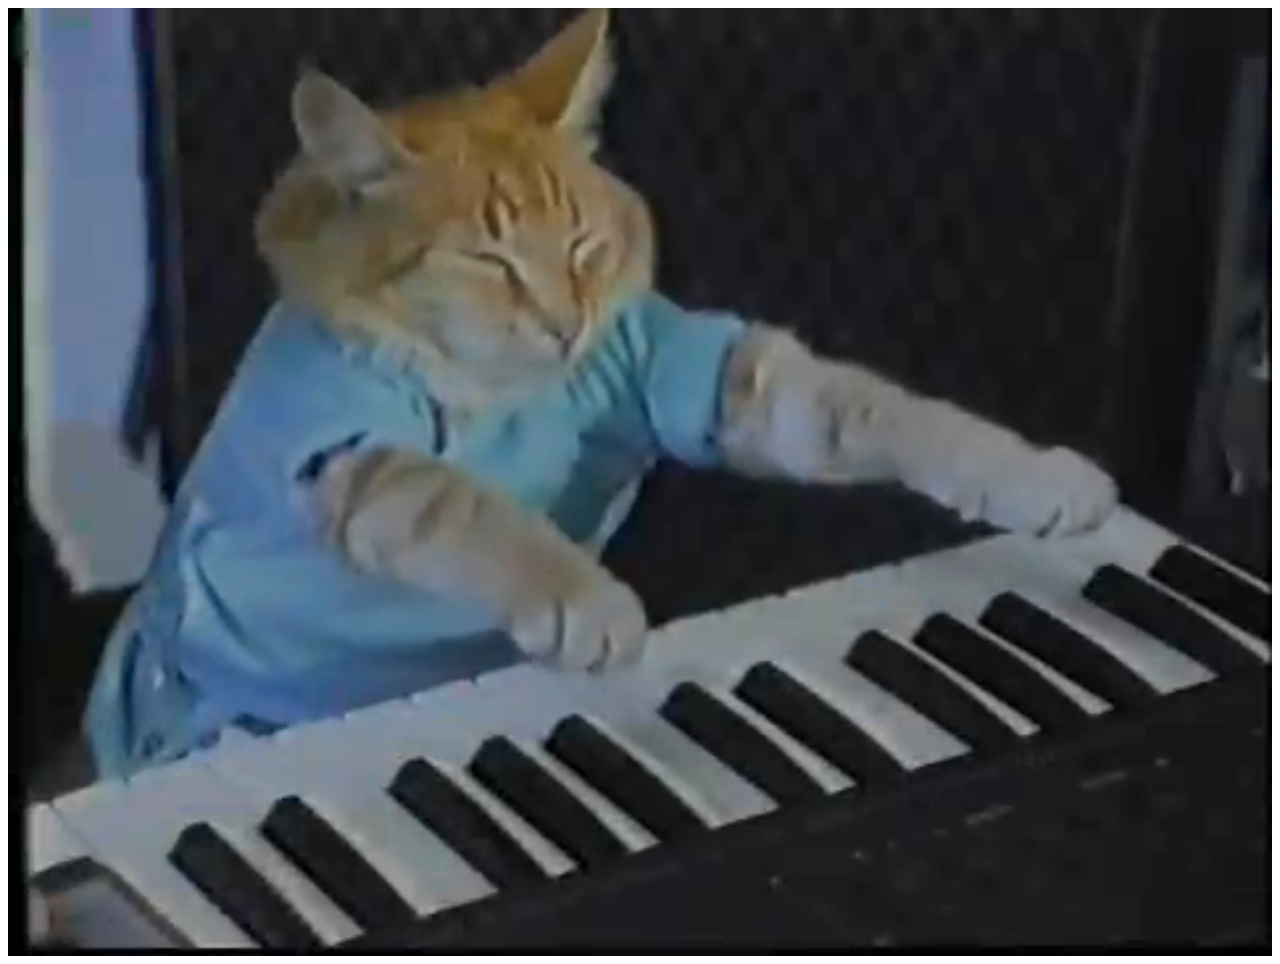
==== cat.html @ 2c936176 "sef" ====
<!doctype html>
<html lang="en">
    <head>
        <meta charset="utf-8">
        <meta name="viewport" content="width=device-width, initial-scale=1">

        <meta name="description" content="">
        <meta name="author" content="">

        <title>Frog Juice Studio</title>
        <link rel="icon" type="image/png" href="images/favicon.png">

        <!-- CSS FILES -->                
        <link rel="preconnect" href="https://fonts.googleapis.com">
        
        <link rel="preconnect" href="https://fonts.gstatic.com" crossorigin>

        <link href="https://fonts.googleapis.com/css2?family=Plus+Jakarta+Sans:ital,wght@0,200;0,400;0,600;0,700;1,200;1,700&display=swap" rel="stylesheet">
            
        <link href="css/bootstrap.min.css" rel="stylesheet">

        <link href="css/bootstrap-icons.css" rel="stylesheet">

        <link href="css/vegas.min.css" rel="stylesheet">

        <link href="css/tooplate-barista.css" rel="stylesheet">

    </head>

<!-- BODY  -->

    <body>                
        <main>
            
            <video class="team-block-image img-fluid" autoplay="" muted="false" poster="">
                <source src="videos/keyboard-cat.mp4" type="video/mp4">
                Your browser does not support the video tag.
            </video>

        </main>

        <!-- JAVASCRIPT FILES -->
        <script src="js/jquery.min.js"></script>
        <script src="js/bootstrap.min.js"></script>
        <script src="js/jquery.sticky.js"></script>
        <script src="js/click-scroll.js"></script>
        <script src="js/vegas.min.js"></script>
        <script src="js/custom.js"></script>

    </body>
</html>
---- css/tooplate-barista.css ----
/*

Tooplate 2137 Barista

https://www.tooplate.com/view/2137-barista-cafe

*/

/*---------------------------------------
  CUSTOM PROPERTIES ( VARIABLES )             
-----------------------------------------*/
:root {
  --white-color:                  #ffffff;
  /* --primary-color:                #23987f; */
  --primary-color:                #ff2f4f;
  --secondary-color:              #ff427ebe;
  --section-bg-color:             #030303;
  --custom-btn-bg-color:          #BC6C25;
  --custom-btn-bg-hover-color:    #DDA15E;
  --dark-color:                   #000000;
  --p-color:                      #717275;
  --border-color:                 #7fffd4;
  --link-hover-color:             #E76F51;

  --game-gradient-color:          #ff427ebe;


  --body-font-family:             'Plus Jakarta Sans', sans-serif;

  --h1-font-size:                 68px;
  --h2-font-size:                 46px;
  --h3-font-size:                 32px;
  --h4-font-size:                 28px;
  --h5-font-size:                 24px;
  --h6-font-size:                 22px;
  --p-font-size:                  20px;
  --btn-font-size:                16px;
  --form-btn-font-size:           18px;
  --menu-font-size:               16px;

  --border-radius-large:          100px;
  --border-radius-medium:         10px;
  --border-radius-small:          5px;

  --font-weight-thin:             200;
  --font-weight-light:            300;
  --font-weight-normal:           400;
  --font-weight-bold:             700;
}

/* :root {
  --white-color:                  #ffffff;
  --primary-color:                #BC6C25;
  --secondary-color:              #DDA15E;
  --section-bg-color:             #b78752;
  --custom-btn-bg-color:          #BC6C25;
  --custom-btn-bg-hover-color:    #DDA15E;
  --dark-color:                   #000000;
  --p-color:                      #717275;
  --border-color:                 #7fffd4;
  --link-hover-color:             #E76F51;

  --body-font-family:             'Plus Jakarta Sans', sans-serif;

  --h1-font-size:                 68px;
  --h2-font-size:                 46px;
  --h3-font-size:                 32px;
  --h4-font-size:                 28px;
  --h5-font-size:                 24px;
  --h6-font-size:                 22px;
  --p-font-size:                  20px;
  --btn-font-size:                16px;
  --form-btn-font-size:           18px;
  --menu-font-size:               16px;

  --border-radius-large:          100px;
  --border-radius-medium:         10px;
  --border-radius-small:          5px;

  --font-weight-thin:             200;
  --font-weight-light:            300;
  --font-weight-normal:           400;
  --font-weight-bold:             700;
} */

body {
  background-color: var(--white-color);
  font-family: var(--body-font-family); 
}


/*---------------------------------------
  TYPOGRAPHY               
-----------------------------------------*/

h2,
h3,
h4,
h5,
h6 {
  color: var(--dark-color);
}

h1,
h2,
h3,
h4,
h5,
h6 {
  font-weight: var(--font-weight-bold);
}

h1 {
  font-size: var(--h1-font-size);
}

h2 {
  font-size: var(--h2-font-size);
}

h3 {
  font-size: var(--h3-font-size);
}

h4 {
  font-size: var(--h4-font-size);
}

h5 {
  font-size: var(--h5-font-size);
}

h6 {
  font-size: var(--h6-font-size);
}

p {
  color: var(--p-color);
  font-size: var(--p-font-size);
  font-weight: var(--font-weight-light);
}

ul li {
  color: var(--p-color);
  font-size: var(--p-font-size);
  font-weight: var(--font-weight-light);
}

a, 
button {
  touch-action: manipulation;
  transition: all 0.3s;
}

a {
  display: inline-block;
  color: var(--primary-color);
  text-decoration: none;
}

a:hover {
  color: var(--link-hover-color);
}

b,
strong {
  font-weight: var(--font-weight-bold);
}


/*---------------------------------------
  SECTION               
-----------------------------------------*/
.section-padding {
  padding-top: 100px;
  padding-bottom: 100px;
}

.section-bg {
  background-color: var(--section-bg-color);
}

.section-overlay {
  background-color: var(--dark-color);
  position: absolute;
  z-index: 9;
  top: 0;
  left: 0;
  pointer-events: none;
  width: 100%;
  height: 100%;
  opacity: 0.65;
}

.section-overlay + .container {
  position: relative;
  z-index: 22;
}

.back-top-icon {
  font-size: var(--h2-font-size);
}


/*---------------------------------------
  TIMELINE               
-----------------------------------------*/
.timeline {
  position: relative;
  max-width: 1200px;
  margin: 0 auto;
}

.timeline::after {
  content: '';
  position: absolute;
  width: 5px;
  background-color: var(--white-color);
  top: 0;
  bottom: 0;
  left: 50%;
  margin-left: -3px;
}

.timeline-container {
  padding: 10px 40px;
  padding-top: 0;
  position: relative;
  background-color: inherit;
  width: 50%;
}

.timeline-container::after {
  content: '';
  position: absolute;
  width: 25px;
  height: 25px;
  right: -12px;
  background-color: var(--white-color);
  border: 5px solid #7c5c52;
  top: 15px;
  border-radius: 50%;
  z-index: 1;
}

.timeline-container-left {
  left: 0;
}

.timeline-container-right {
  left: 50%;
}

.timeline-container-left::before {
  content: " ";
  height: 0;
  position: absolute;
  top: 9px;
  width: 0;
  z-index: 1;
  right: 25px;
  border: medium solid white;
  border-width: 20px 0 20px 20px;
  border-color: transparent transparent transparent white;
}

.timeline-container-right::before {
  content: " ";
  height: 0;
  position: absolute;
  top: 9px;
  width: 0;
  z-index: 1;
  left: 25px;
  border: medium solid white;
  border-width: 20px 20px 20px 0;
  border-color: transparent white transparent transparent;
}

.timeline-container-right::after {
  left: -13px;
}

.timeline-content {
  padding: 5px;
  background-color: var(--white-color);
  position: relative;
  border-radius: var(--border-radius-medium);
}

@media screen and (max-width: 991px) {
  .timeline::after {
    left: 31px;
  }

  .timeline-container {
    width: 100%;
    padding-left: 70px;
    padding-right: 25px;
  }

  .timeline-container::before {
    left: 58px;
    border: medium solid white;
    border-width: 20px 20px 20px 0;
    border-color: transparent white transparent transparent;
  }

  .timeline-container-left::after, .timeline-container-right::after {
    left: 6px;
  }

  .timeline-container-right {
    left: 0%;
  }
}


/*---------------------------------------
  CUSTOM BUTTON               
-----------------------------------------*/
.custom-btn {
  background: var(--custom-btn-bg-color);
  border: 2px solid transparent;
  border-radius: var(--border-radius-large);
  color: var(--white-color);
  font-size: var(--btn-font-size);
  font-weight: var(--font-weight-bold);
  line-height: normal;
  transition: all 0.3s;
  padding: 12px 28px;
}

.custom-btn:hover {
  background: var(--custom-btn-bg-hover-color);
  color: var(--white-color);
}

.custom-border-btn {
  background: transparent;
  border: 2px solid var(--white-color);
  color: var(--white-color);
}

.custom-border-btn:hover {
  background: var(--white-color);
  color: var(--secondary-color);
}

.custom-btn-bg-white {
  border-color: var(--white-color);
  color: var(--white-color);
}

.custom-btn-italic {
  font-style: italic;
}


/*---------------------------------------
  NAVIGATION BAR & OFFCANVAS              
-----------------------------------------*/
.sticky-wrapper {
  position: absolute;
  z-index: 999999;
  top: 0;
  right: 0;
  left: 0;
}

/* .sticky-wrapper.is-sticky .container {
  background: rgba(0, 0, 0, 0.65);
  border-radius: var(--border-radius-medium);
  padding: 15px 30px;
} */

.navbar {
  background: transparent;
  z-index: 999999;
  padding-top: 0px;
  padding-bottom: 30px;
}

.navbar .container {
  background: rgba(255, 255, 255, 0.06);
  border-radius: var(--border-radius-medium);
  border-top-left-radius: 0;
  border-top-right-radius: 0;
  padding: 2px 30px;
}

.navbar-brand,
.navbar-brand:hover {
  font-size: var(--h4-font-size);
  font-weight: var(--font-weight-bold);
  display: block;
  color: var(--white-color);
}

.navbar .navbar-brand-image {
  filter: brightness(0) invert(1);
}

.navbar-brand-image {
  width: 48px;
  height: auto;
  margin-right: 10px;
}

.navbar .custom-btn {
  padding: 10px 20px;
}

.navbar-expand-lg .navbar-nav .nav-link {
  border-radius: var(--border-radius-large);
  margin: 10px;
  padding: 10px;
}

.navbar-nav .nav-link {
  display: inline-block;
  color: var(--white-color);
  font-size: var(--menu-font-size);
  font-weight: var(--font-weight-bold);
  padding-top: 15px;
  padding-bottom: 15px;
}

.navbar-nav .nav-link.active, 
.navbar-nav .nav-link:hover {
  color: var(--secondary-color);
}

.navbar .dropdown-menu {
  background: var(--white-color);
  box-shadow: 0 1rem 3rem rgba(0,0,0,.175);
  border: 0;
  display: inherit;
  opacity: 0;
  min-width: 9rem;
  margin-top: 20px;
  padding: 13px 0 10px 0;
  transition: all 0.3s;
  pointer-events: none;
}

.navbar .dropdown-menu::before {
  content: "";
  width: 0;
  height: 0;
  border-left: 20px solid transparent;
  border-right: 20px solid transparent;
  border-bottom: 15px solid var(--white-color);
  position: absolute;
  top: -10px;
  left: 10px;
}

.navbar .dropdown-item {
  display: inline-block;
  color: var(--p-color);
  font-size: var(--menu-font-size);
  font-weight: var(--font-weight-medium);
  position: relative;
}

.navbar .dropdown-item.active, 
.navbar .dropdown-item:active,
.navbar .dropdown-item:focus, 
.navbar .dropdown-item:hover {
  background: transparent;
  color: var(--link-hover-color);
}

.navbar .dropdown-toggle::after {
  content: "\f282";
  display: inline-block;
  font-family: bootstrap-icons !important;
  font-size: var(--menu-font-size);
  font-style: normal;
  font-weight: normal !important;
  font-variant: normal;
  text-transform: none;
  line-height: 1;
  vertical-align: -.125em;
  -webkit-font-smoothing: antialiased;
  -moz-osx-font-smoothing: grayscale;
  position: relative;
  left: 2px;
  border: 0;
}

@media screen and (min-width: 992px) {
  .navbar .dropdown:hover .dropdown-menu {
    opacity: 1;
    margin-top: 0;
    pointer-events: auto;
  }
}

.navbar-toggler {
  border: 0;
  padding: 0;
  cursor: pointer;
  margin: 0;
  width: 30px;
  height: 35px;
  outline: none;
}

.navbar-toggler:focus {
  outline: none;
  box-shadow: none;
}

.navbar-toggler[aria-expanded="true"] .navbar-toggler-icon {
  background: transparent;
}

.navbar-toggler[aria-expanded="true"] .navbar-toggler-icon:before,
.navbar-toggler[aria-expanded="true"] .navbar-toggler-icon:after {
  transition: top 300ms 50ms ease, -webkit-transform 300ms 350ms ease;
  transition: top 300ms 50ms ease, transform 300ms 350ms ease;
  transition: top 300ms 50ms ease, transform 300ms 350ms ease, -webkit-transform 300ms 350ms ease;
  top: 0;
}

.navbar-toggler[aria-expanded="true"] .navbar-toggler-icon:before {
  transform: rotate(45deg);
}

.navbar-toggler[aria-expanded="true"] .navbar-toggler-icon:after {
  transform: rotate(-45deg);
}

.navbar-toggler .navbar-toggler-icon {
  background: var(--white-color);
  transition: background 10ms 300ms ease;
  display: block;
  width: 30px;
  height: 2px;
  position: relative;
}

.navbar-toggler .navbar-toggler-icon:before,
.navbar-toggler .navbar-toggler-icon:after {
  transition: top 300ms 350ms ease, -webkit-transform 300ms 50ms ease;
  transition: top 300ms 350ms ease, transform 300ms 50ms ease;
  transition: top 300ms 350ms ease, transform 300ms 50ms ease, -webkit-transform 300ms 50ms ease;
  position: absolute;
  right: 0;
  left: 0;
  background: var(--white-color);
  width: 30px;
  height: 2px;
  content: '';
}

.navbar-toggler .navbar-toggler-icon::before {
  top: -8px;
}

.navbar-toggler .navbar-toggler-icon::after {
  top: 8px;
}


/*---------------------------------------
  HERO        
-----------------------------------------*/
.hero-section {
  background-color: var(--dark-color);
  position: relative;
  overflow: hidden;
  min-height: 100vh;
  text-align: center;
}

/* .hero-section::after {
  background-color: rgba(0, 0, 0, 0.65);
  border-radius: var(--border-radius-medium);
  content: "";
  position: absolute;
  top: 55%;
  left: 50%;
  transform: translate(-55%, -50%) rotate(45deg);
  width: 250px;
  height: 350px;
  pointer-events: none;
} */

@media screen and (min-width: 991px) {
  .hero-section {
    height: 100vh;
  }
}

.hero-section h1 {
  color: var(--white-color);
}

.small-text {
  color: var(--secondary-color);
}

.hero-section .custom-border-btn {
  border-color: transparent;
}

.hero-section .container {
  position: relative;
  z-index: 9;
}

.trailer {
  object-fit:none;
  width: 100%;
  height: 100%;
  position: absolute !important;
}

.trailer-gradient {
  background-image:
    linear-gradient(to top, rgba(255, 255, 255, 0) 85%, var(--section-bg-color)),
    linear-gradient(to bottom, rgba(255, 255, 255, 0) 85%, var(--section-bg-color)),
    linear-gradient(to left, rgba(255, 255, 255, 0) 90%, var(--section-bg-color)),
    linear-gradient(to right, rgba(255, 255, 255, 0) 90%, var(--section-bg-color));
  object-fit:none;
  width: 101%;
  height: 101%;
  position: absolute !important;
}

.wishlist {
  backdrop-filter: blur(4px) saturate(3);
  /* border-style: solid 20px;
  border-color: #001eff; */
  border-radius: var(--border-radius-medium);
  object-fit:contain;
  width: 76vw;
  max-width: 500px;
}

.linear-wipe {
  mask: linear-gradient(-86deg, #1eff00 44%, rgba(140, 255, 0, 0.225), #ffee00 55%) right/360%;
  animation: shimmer 4s infinite;
}

@keyframes shimmer {
  100% {
    mask-position: left
  }
}

.wishlist:hover{
  transform: scale(1.1);
}

.opening-hours-list {
  margin: 0;
  padding: 0;
}

.opening-hours-list li {
  color: rgba(255, 255, 255, 0.75);
  font-size: var(--btn-font-size);
  font-weight: var(--font-weight-normal);
  margin-bottom: 10px;
}

.opening-hours-list li .underline {
  background-color: rgba(255, 255, 255, 0.75);
  width: 35%;
  height: 1px;
  margin: auto 15px 0 15px;
}


/*---------------------------------------
  ABOUT              
-----------------------------------------*/
.about-section {
  background-color: var(--secondary-color);
  position: relative;
}

.about-section .ratio {
  border-radius: var(--border-radius-medium);
}

.custom-video {
  border-radius: var(--border-radius-medium);
  width: 100%;
  height: 100%;
  object-fit: cover;
}

.about-image-wrap {
  border-radius: var(--border-radius-medium);
  position: relative;
  overflow: hidden;
}

.about-video-info {
  background-image: linear-gradient(to bottom, rgba(0, 0, 0, 0.35), rgba(188, 108, 37, 1));
  border-radius: var(--border-radius-medium);
  bottom: 0;
  height: auto;
  padding: 40px;
}

.about-video-info h4 {
  color: var(--white-color);
}

.about-section h6 {
  color: var(--secondary-color);
}

.team-block-wrap {
  background-color: var(--secondary-color);
  border-radius: var(--border-radius-medium);
  position: relative;
  overflow: hidden;
  max-height: 450px;
  cursor: pointer;
}

.team-block-wrap:hover .team-block-image {
  transform: scale(1.2);
}

.team-block-image-wrap {
  width: 100%;
}

.team-block-image {
  display: block;
  object-fit: cover;
  width: 100%;
  height: 100%;
  transition: all 0.3s;
}

.team-block-info {
  background-image:
    linear-gradient(to top, rgba(255, 255, 255, 0) 85%, var(--section-bg-color)),
    linear-gradient(to bottom, rgba(255, 255, 255, 0) 85%, var(--section-bg-color)),
    linear-gradient(to left, rgba(255, 255, 255, 0) 60%, var(--section-bg-color)),
    linear-gradient(to right, rgba(255, 255, 255, 0) 60%, var(--section-bg-color));
  position: absolute;
  z-index: 2;
  top: 0;
  right: 0;
  bottom: 0;
  left: 0;
  padding: 30px;
}

.team-block-info .badge {
  margin: auto;
  top: 2px;
  bottom: 0;
}


/*---------------------------------------
  OUR MENU              
-----------------------------------------*/
.menu-section {
  background-image: url('../images/happy-waitress-giving-coffee-customers-while-serving-them-coffee-shop.jpg');
  background-repeat: no-repeat;
  background-size: cover;
}

.menu-block-wrap {
  background: rgba(0, 0, 0, 0.65);
  border-radius: var(--border-radius-medium);
  padding: 45px;
}

.menu-block .border-top {
  border-top-color: rgba(255, 255, 255, 0.35) !important;
}

.menu-block h6 {
  color: var(--white-color);
}

.menu-block small {
  color: rgba(255, 255, 255, 0.35);
}

.menu-block strong {
  color: var(--secondary-color);
}

.menu-block-image {
  border-radius: 100%;
  width: 350px;
  height: 350px;
  object-fit: cover;
  display: block;
  margin: auto;
  cursor: pointer;
}

.badge {
  background-color: var(--primary-color);
  font-size: 12px;
  position: relative;
  bottom: 4px;
  padding-bottom: 6px;
}

.badge::before {
  content: "";
  position: absolute;
  top: 0;
  bottom: 0;
  left: -5px;
  border-top: 10px solid transparent;
  border-bottom: 10px solid transparent;
  border-right: 10px solid var(--primary-color);
}


/*---------------------------------------
  REVIEWS              
-----------------------------------------*/
.reviews-section {
  background-color: #7c5c52;
}

.reviews-block {
  background-color: var(--section-bg-color);
  border-radius: var(--border-radius-medium);
  position: relative;
  overflow: hidden;
}

.reviews-block .border-top {
  border-top-color: rgba(255, 255, 255, 0.35) !important;
}

.reviews-block-image-wrap {
  background-image: url('../images/mid-section-waitress-wiping-espresso-machine-with-napkin-cafa-c.jpg');
  background-repeat: no-repeat;
  background-size: cover;
  background-position: center;
  padding: 30px;
}

.reviews-block-image {
  border-radius: var(--border-radius-large);
  width: 65px;
  height: 65px;
  object-fit: cover;
  margin-right: 10px;
}

.reviews-block-info {
  padding: 20px 30px;
}

.reviews-block-info p {
  font-size: var(--btn-font-size);
  font-style: italic;
  color: rgba(255, 255, 255, 0.75);
}

.reviews-group i {
  color: var(--white-color);
}


/*---------------------------------------
  BOOKING SECTION              
-----------------------------------------*/
.booking-section {
  background-image: url('../images/young-female-barista-wear-face-mask-serving-take-away-hot-coffee-paper-cup-consumer-cafe.jpg');
  background-repeat: no-repeat;
  background-position: center;
  background-size: cover;
  position: relative;
}

.booking-form-wrap {
  background-color: rgba(0, 0, 0, 0.65);
  border-radius: var(--border-radius-medium);
  position: relative;
  overflow: hidden;
  margin-top: 100px;
}

.booking-form {
  padding: 55px 65px;
}

.booking-form-image-wrap {
  position: relative;
  height: 100%;
}

.booking-form-image {
  width: 100%;
  height: 100%;
  object-fit: cover;
}

.booking-form-text span {
  color: var(--white-color);
  font-size: var(--btn-font-size);
}

.reservation-page .custom-border-btn {
  border-color: var(--secondary-color);
  color: var(--secondary-color);
}

.reservation-page .custom-border-btn:hover {
  border-color: transparent;
}


/*---------------------------------------
  CONTACT               
-----------------------------------------*/
.contact-section {
  background-image: linear-gradient(to bottom, rgba(0, 0, 0, 0.45), rgba(188, 108, 37, 1)), url('../images/young-female-barista-wear-face-mask-serving-take-away-hot-coffee-paper-cup-consumer-cafe.jpg');
  background-repeat: no-repeat;
  background-position: center;
  background-size: cover;
}

.google-map {
  border-radius: var(--border-radius-medium);
  filter: grayscale(100);
}

.contact-block-wrap {
  background: var(--primary-color);
  border-radius: var(--border-radius-medium);
  padding: 0;
  min-height: 200px;
}

.contact-block {
  background: var(--secondary-color);
  border-radius: var(--border-radius-medium);
  transform: rotate(8deg);
  height: 100%;
  padding: 20px 40px;
}

.contact-block h6 {
  transform: rotate(-8deg);
}

.contact-block .custom-icon {
  background: var(--primary-color);
  border-radius: var(--border-radius-large);
  display: block;
  width: 50px;
  height: 50px;
  line-height: 50px;
  text-align: center;
  position: relative;
}

.contact-block strong {
  display: block;
  color: var(--white-color);
  text-transform: uppercase;
  margin-top: 20px;
  margin-bottom: 10px;
}


/*---------------------------------------
  CUSTOM FORM               
-----------------------------------------*/
.custom-form .form-control {
  color: var(--p-color);
  border-radius: var(--border-radius-small);
  margin-bottom: 30px;
  padding-top: 13px;
  padding-bottom: 13px;
  box-shadow: none;
  outline: none;
  transition: all 0.3s;
}

.custom-form .form-control:hover,
.custom-form .form-control:focus {
  background: var(--primary-color);
  border-color: transparent;
}

.custom-form .form-label {
  color: var(--white-color);
  font-style: italic;
  margin-bottom: 15px;
}

.custom-form button[type="submit"] {
  background: var(--custom-btn-bg-color);
  border: none;
  border-radius: var(--border-radius-large);
  color: var(--white-color);
  font-size: var(--form-btn-font-size);
  font-weight: var(--font-weight-bold);
  transition: all 0.3s;
  margin-bottom: 0;
}

.custom-form button[type="submit"]:hover,
.custom-form button[type="submit"]:focus {
  background: var(--white-color);
  border-color: transparent;
  color: var(--primary-color);
}

.contact-form .form-control,
.booking-form .form-control {
  background-color: transparent;
  border-color: rgba(255, 255, 255, 0.25);
}

.booking-form .form-control {
  color: var(--white-color);
}

.custom-form input::-webkit-input-placeholder,
.custom-form textarea::-webkit-input-placeholder {
   color: var(--white-color);
}

.booking-form input:-moz-placeholder,
.booking-form textarea:-moz-placeholder {
  color: var(--white-color);
}


/*---------------------------------------
  SITE FOOTER              
-----------------------------------------*/
.site-footer {
  background-color: var(--primary-color);
  /* padding-top: 100px; */
  /* padding-bottom: 100px; */
  /* padding-bottom: 100vh; */
  padding-bottom: 30px;
}

.site-footer strong {
  color: var(--white-color);
}

.site-footer p,
.site-footer-link {
  color: rgba(255, 255, 255, 0.75);
  font-size: var(--btn-font-size);
}

.site-footer-link {
  color: rgba(255, 255, 255, 0.75);
  font-size: var(--btn-font-size);
  transition: all 0.3s;
}

.site-footer-link:hover {
  color: rgba(255, 255, 255, 0.75);
  text-decoration: underline;
}

.copyright-text {
  color: rgba(255, 255, 255, 0.75);
  font-size: var(--menu-font-size);
}

.copyright-text a {
	color: rgba(255, 200, 160, 0.75);
}


/*---------------------------------------
  SOCIAL ICON               
-----------------------------------------*/
.social-icon {
  margin: 0;
  padding: 0;
}

.social-icon-item {
  list-style: none;
  display: inline-block;
  vertical-align: top;
}

.social-icon-link {
  background: var(--primary-color);
  border-radius: var(--border-radius-large);
  color: var(--white-color);
  font-size: var(--menu-font-size);
  display: block;
  margin: 0 5px;
  text-align: center;
  width: 35px;
  height: 35px;
  line-height: 35px;
  transition: background 0.2s, color 0.2s;
}

.social-icon-link:hover {
  background: var(--white-color);
  color: var(--primary-color);
}

.social-icon-link span {
  display: block;
}


/*---------------------------------------
  RESPONSIVE STYLES               
-----------------------------------------*/
@media screen and (max-width: 1200px) {
  h1 {
    font-size: 62px;
  }
}

@media screen and (max-width: 991px) {
  h1 {
    font-size: 54px;
  }

  h2 {
    font-size: 36px;
  }

  h3 {
    font-size: 32px;
  }

  h4 {
    font-size: 28px;
  }

  h5 {
    font-size: 20px;
  }

  h6 {
    font-size: 18px;
  }

  .section-padding {
    padding-top: 50px;
    padding-bottom: 50px;
  }

  .hero-section {
    padding-top: 0px;
    padding-bottom: 0px;
  }

  .navbar-brand,
  .navbar-brand:hover {
    font-size: var(--h5-font-size);
  }

  .navbar-expand-lg .navbar-nav {
    padding-bottom: 20px;
  }

  .navbar-expand-lg .navbar-nav .nav-link {
    padding: 0;
    margin-bottom: 0;
  }

  .navbar .custom-btn {
    margin-bottom: 10px;
  }

  .booking-form {
    padding: 45px;
  }

  .contact-section .container {
    width: auto;
    margin-right: 10px;
    margin-left: 10px;
    padding: 35px;
  }

  /* .site-footer {
    padding-top: 50px;
    padding-bottom: 50px;
  } */
}

@media screen and (max-width: 767px) {
  .custom-btn {
    font-size: 14px;
    padding: 12px 20px;
  }

  .menu-block-wrap,
  .reviews-block-image-wrap,
  .reviews-block-info {
    padding: 20px;
  }
}


@media screen and (max-width: 578px) {
  .navbar .container,
  .sticky-wrapper.is-sticky .container {
    margin-right: 10px;
    margin-left: 10px;
  }
}


@media screen and (max-width: 480px) {
  h1 {
    font-size: 38px;
  }

  h2 {
    font-size: 28px;
  }

  h3 {
    font-size: 26px;
  }

  h4 {
    font-size: 22px;
  }

  h5 {
    font-size: 20px;
  }

  .hero-section::after {
    width: 200px;
    height: 200px;
  }

  .booking-form {
    padding: 35px;
  }

  .opening-hours-list li {
    font-size: 12px;
  }

  .reviews-block-image-wrap {
    flex-direction: column;
  }

  .reviews-block-image {
    margin-bottom: 15px;
  }

  .timeline-container {
    padding-left: 55px;
  }

  .timeline-container::before {
    left: 44px;
    border: medium solid white;
    border-width: 15px 15px 15px 0;
    border-color: transparent white transparent transparent;
  }

  .timeline-container-left::before,
  .timeline-container-right::before {
    top: 13px;
  }
}
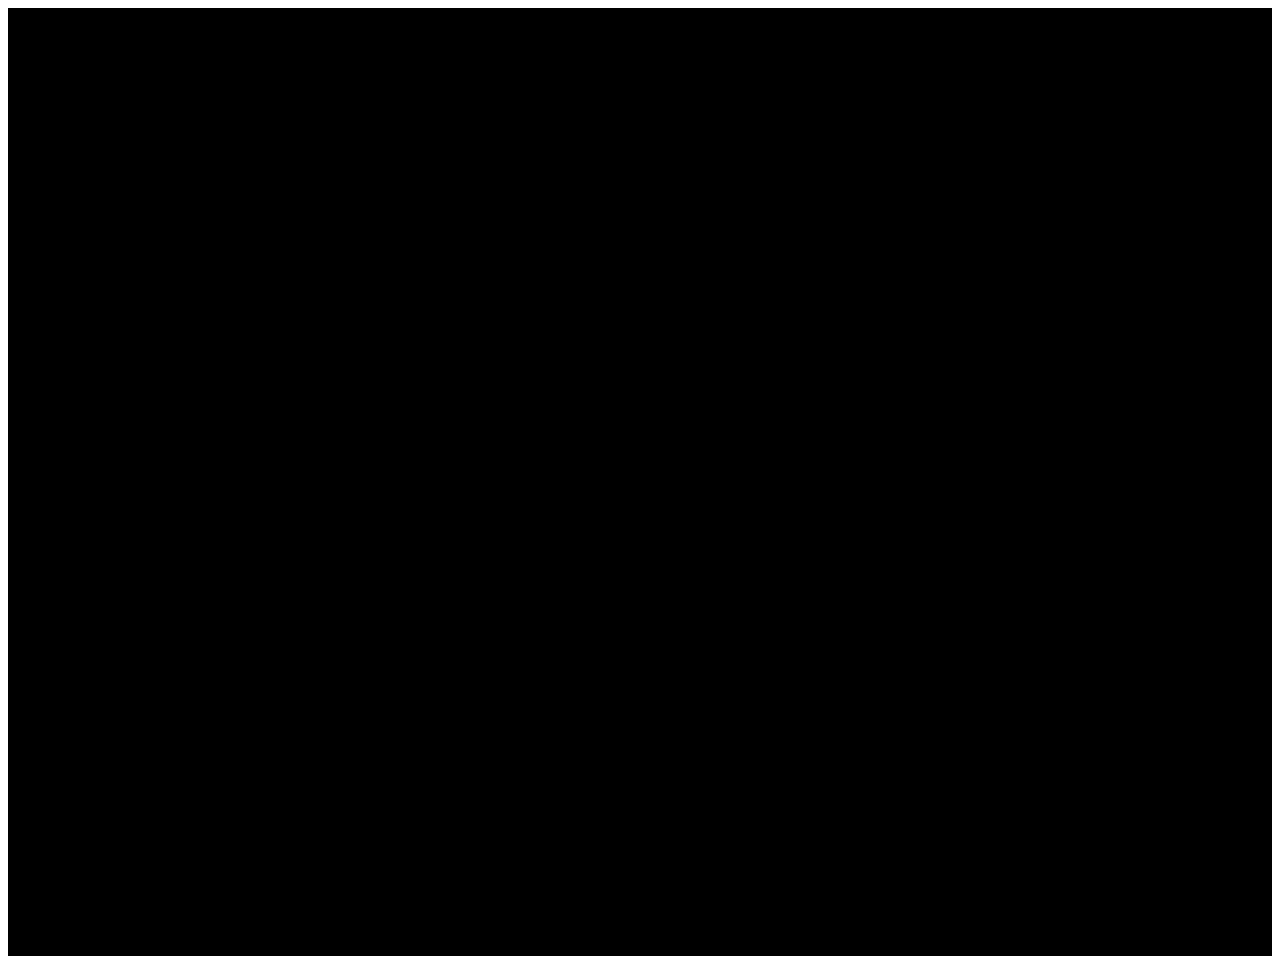
==== commit a915d19a: "hf" ====
--- a/cat.html
+++ b/cat.html
@@ -32,8 +32,8 @@
     <body>                
         <main>
             
-            <video class="team-block-image img-fluid" autoplay="" muted="false" poster="">
-                <source src="videos/keyboard-cat.mp4" type="video/mp4">
+            <video onclick="playCat()" id="catVideo" class="team-block-image img-fluid" muted="false" poster="">
+                <source src="videos/keyboard-cat.mp4" type="video/mp4"  muted="false">
                 Your browser does not support the video tag.
             </video>
 
@@ -46,6 +46,7 @@
         <script src="js/click-scroll.js"></script>
         <script src="js/vegas.min.js"></script>
         <script src="js/custom.js"></script>
+        <script src="js/my.js"></script>
 
     </body>
 </html>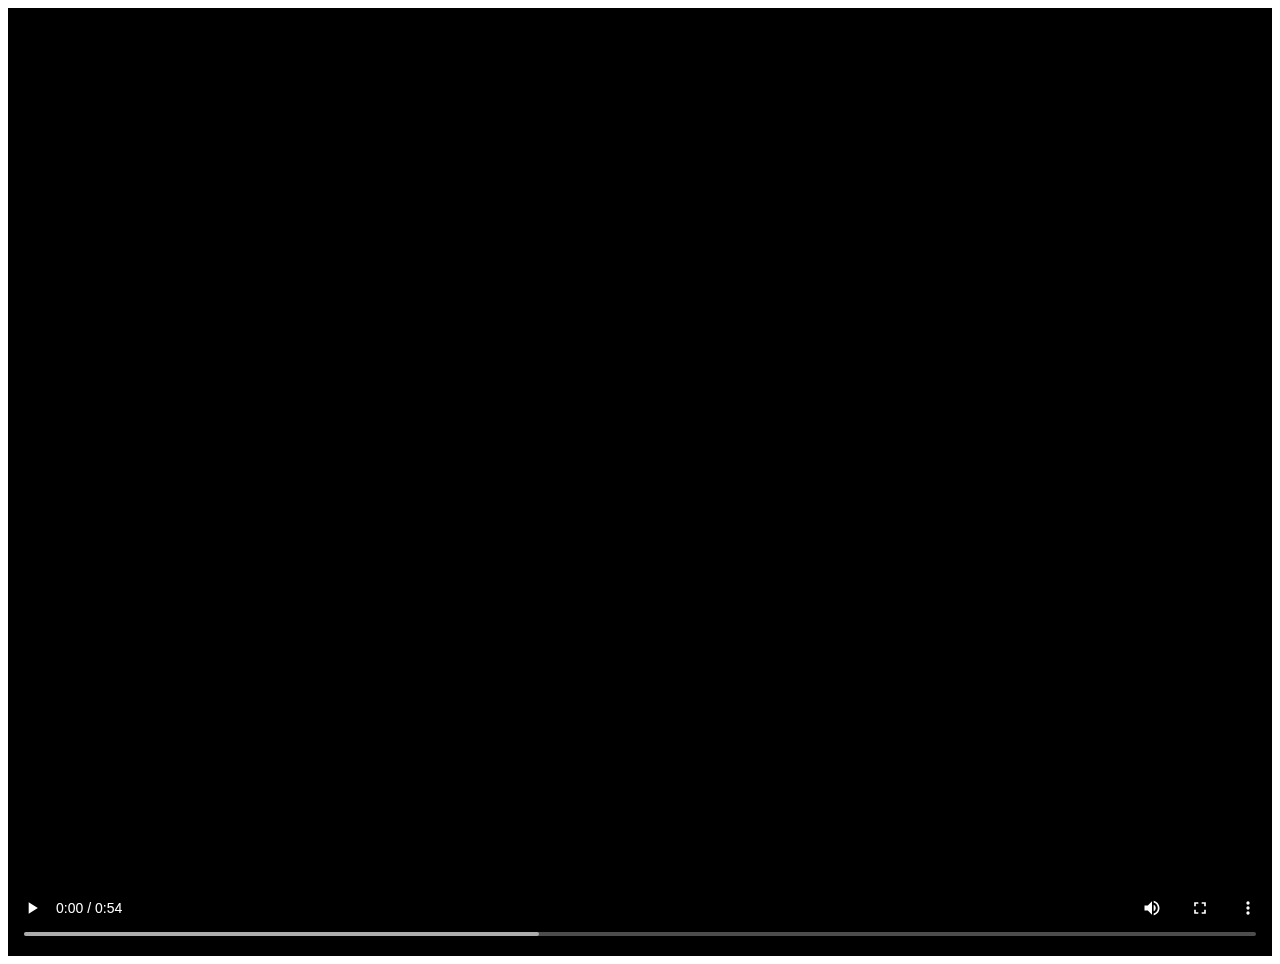
==== commit 029031bd: "sdds" ====
--- a/cat.html
+++ b/cat.html
@@ -29,15 +29,12 @@
 
 <!-- BODY  -->
 
-    <body>                
-        <main>
-            
-            <video onclick="playCat()" id="catVideo" class="team-block-image img-fluid" muted="false" poster="">
-                <source src="videos/keyboard-cat.mp4" type="video/mp4"  muted="false">
-                Your browser does not support the video tag.
-            </video>
+    <body>
 
-        </main>
+        <video id="catVideo" class="team-block-image img-fluid" controls>
+            <source src="videos/keyboard-cat.mp4" type="video/mp4">
+        </video>
+
 
         <!-- JAVASCRIPT FILES -->
         <script src="js/jquery.min.js"></script>
